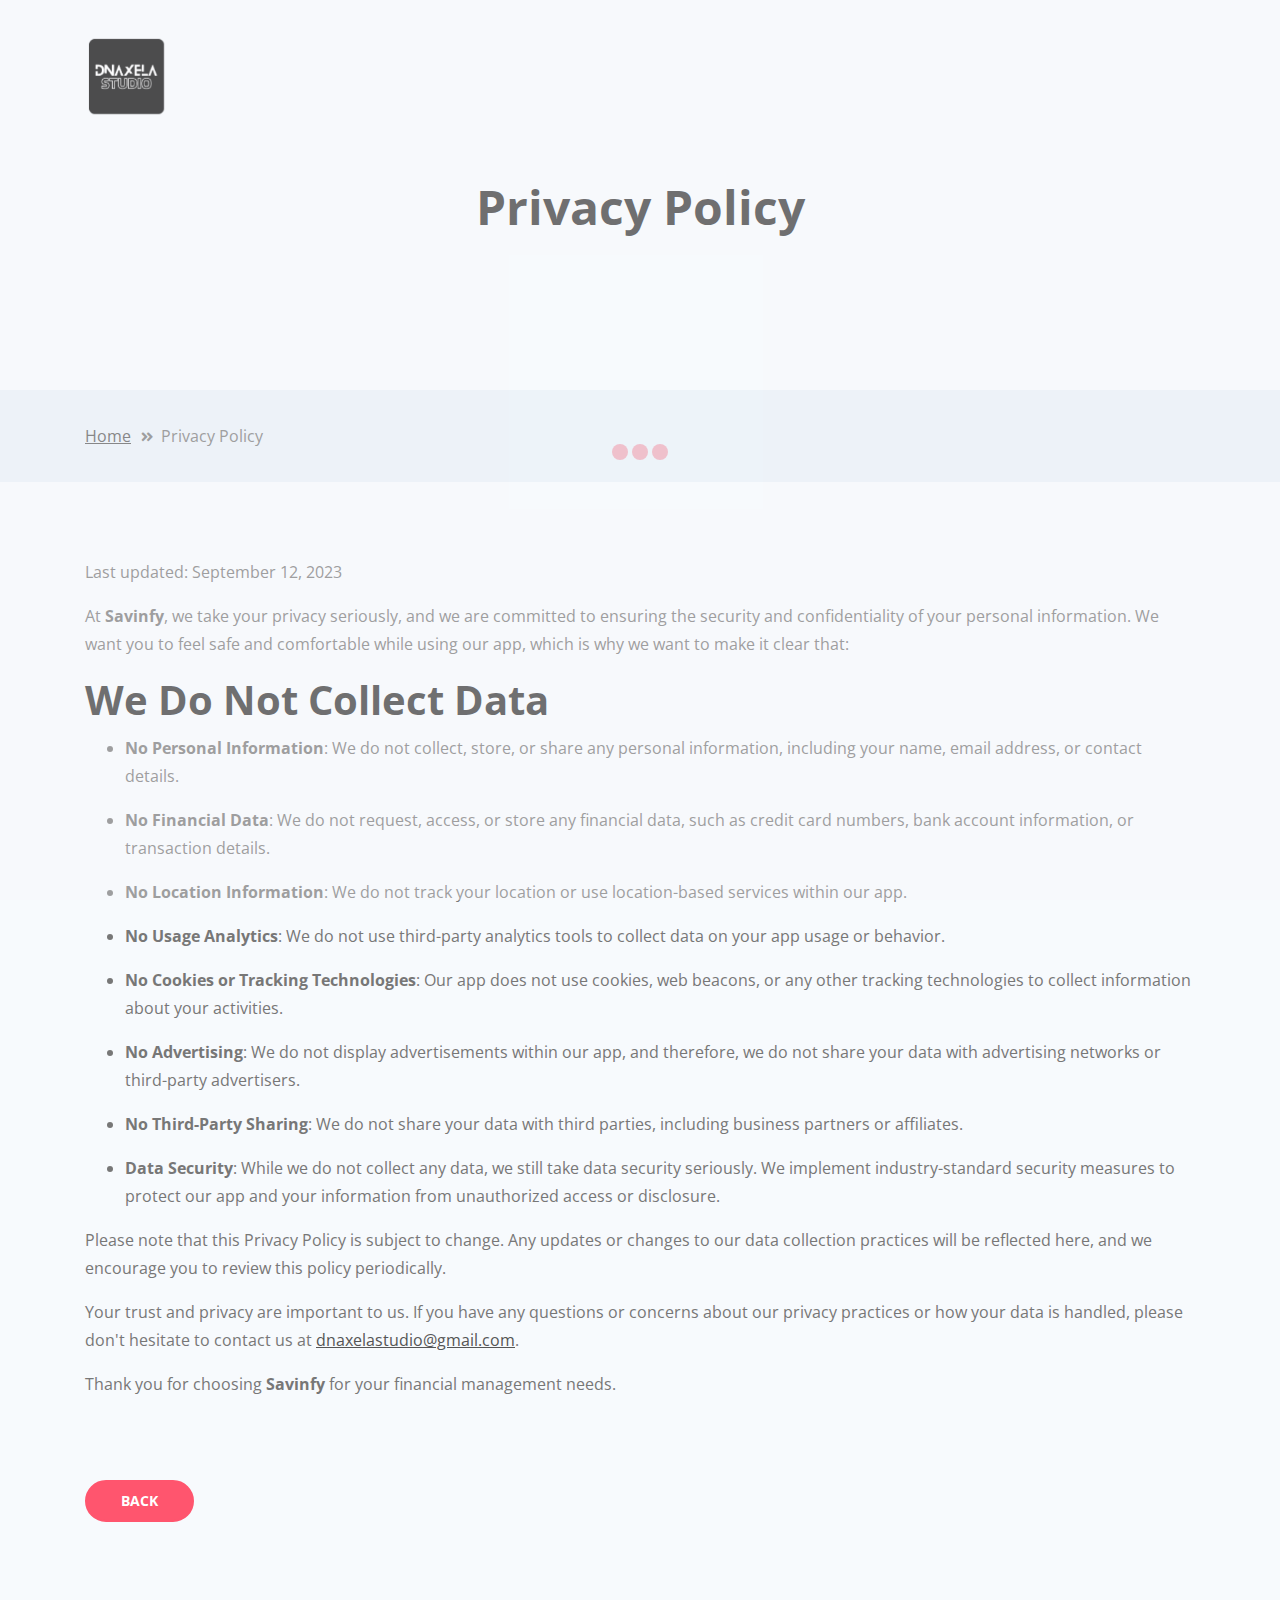
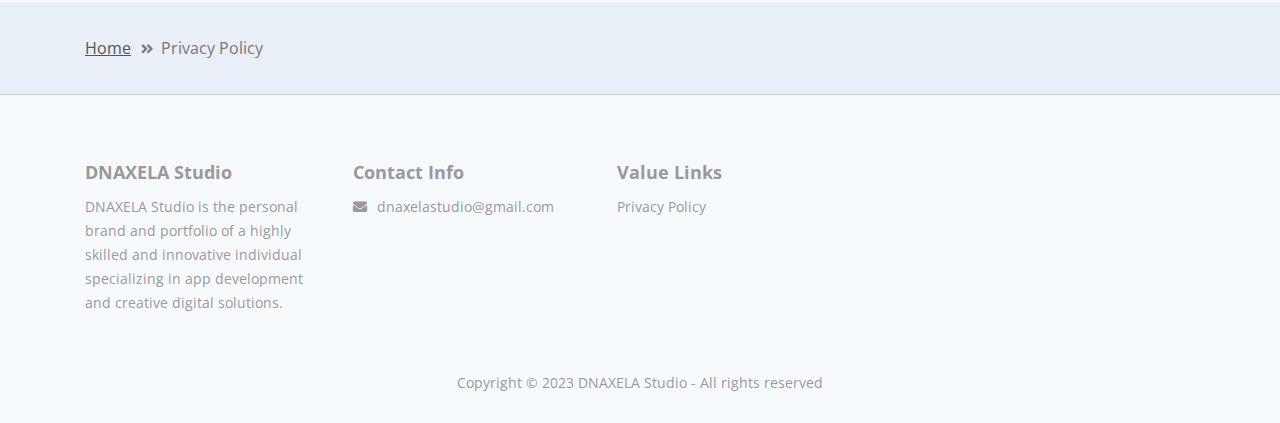
==== privacy-policy.html @ 2cbe8e39 "add privacy policy page, update footer web" ====
<!DOCTYPE html>
<html lang="en">
<head>
    <meta charset="utf-8">
    <meta name="viewport" content="width=device-width, initial-scale=1, shrink-to-fit=no">
    
    <!-- SEO Meta Tags -->
    <meta name="description" content="DNAXELA Studio is a dynamic and versatile company specializing in app development and creative digital solutions.">
    <meta name="author" content="DNAXELA Studio">

    <!-- OG Meta Tags to improve the way the post looks when you share the page on LinkedIn, Facebook, Google+ -->
	<meta property="og:site_name" content="" /> <!-- website name -->
	<meta property="og:site" content="" /> <!-- website link -->
	<meta property="og:title" content=""/> <!-- title shown in the actual shared post -->
	<meta property="og:description" content="" /> <!-- description shown in the actual shared post -->
	<meta property="og:image" content="" /> <!-- image link, make sure it's jpg -->
	<meta property="og:url" content="" /> <!-- where do you want your post to link to -->
	<meta property="og:type" content="article" />

    <!-- Webpage Title -->
    <title>Privacy Policy - Savinfy</title>
    
    <!-- Styles -->
    <link href="https://fonts.googleapis.com/css?family=Open+Sans:400,400i,700&display=swap&subset=latin-ext" rel="stylesheet">
    <link href="css/bootstrap.css" rel="stylesheet">
    <link href="css/fontawesome-all.css" rel="stylesheet">
    <link href="css/swiper.css" rel="stylesheet">
	<link href="css/magnific-popup.css" rel="stylesheet">
	<link href="css/styles.css" rel="stylesheet">
	
	<!-- Favicon  -->
    <link rel="icon" href="images/logo.png">
</head>
<body data-spy="scroll" data-target=".fixed-top">
    
    <!-- Preloader -->
	<div class="spinner-wrapper">
        <div class="spinner">
            <div class="bounce1"></div>
            <div class="bounce2"></div>
            <div class="bounce3"></div>
        </div>
    </div>
    <!-- end of preloader -->
    

    <!-- Navigation -->
    <nav class="navbar navbar-expand-lg navbar-dark navbar-custom fixed-top">
        <div class="container">
            <!-- Text Logo - Use this if you don't have a graphic logo -->
            <!-- <a class="navbar-brand logo-text page-scroll" href="index.html">Sync</a> -->

            <!-- Image Logo -->
            <a class="navbar-brand logo-image" href="index.html"><img src="images/logo.png" alt="alternative"></a> 
            
            <!-- Mobile Menu Toggle Button -->
            <button class="navbar-toggler" type="button" data-toggle="collapse" data-target="#navbarsExampleDefault" aria-controls="navbarsExampleDefault" aria-expanded="false" aria-label="Toggle navigation">
                <span class="navbar-toggler-awesome fas fa-bars"></span>
                <span class="navbar-toggler-awesome fas fa-times"></span>
            </button>
            <!-- end of mobile menu toggle button -->
        </div> <!-- end of container -->
    </nav> <!-- end of navbar -->
    <!-- end of navigation -->


    <!-- Header -->
    <header id="header" class="ex-header">
        <div class="container">
            <div class="row">
                <div class="col-md-12">
                    <h1>Privacy Policy</h1>
                </div> <!-- end of col -->
            </div> <!-- end of row -->
        </div> <!-- end of container -->
    </header> <!-- end of ex-header -->
    <!-- end of header -->


    <!-- Breadcrumbs -->
    <div class="ex-basic-1">
        <div class="container">
            <div class="row">
                <div class="col-lg-12">
                    <div class="breadcrumbs">
                        <a href="index.html">Home</a><i class="fa fa-angle-double-right"></i><span>Privacy Policy</span>
                    </div> <!-- end of breadcrumbs -->
                </div> <!-- end of col -->
            </div> <!-- end of row -->
        </div> <!-- end of container -->
    </div> <!-- end of ex-basic-1 -->
    <!-- end of breadcrumbs -->


    <!-- Privacy Content -->
    <div class="ex-basic-2">
        <div class="container">
            <div class="row">
                <div class="col-lg-12">
                    <div class="text-container">
                        <p>Last updated: September 12, 2023</p>
                        <p>At <strong>Savinfy</strong>, we take your privacy seriously, and we are committed to ensuring the security and confidentiality of your personal information. We want you to feel safe and comfortable while using our app, which is why we want to make it clear that:</p>
                        <h2>We Do Not Collect Data</h2>
                        <ul>
                            <li>
                                <p><strong>No Personal Information</strong>: We do not collect, store, or share any personal information, including your name, email address, or contact details.</p>
                            </li>
                            <li>
                                <p><strong>No Financial Data</strong>: We do not request, access, or store any financial data, such as credit card numbers, bank account information, or transaction details.</p>
                            </li>
                            <li>
                                <p><strong>No Location Information</strong>: We do not track your location or use location-based services within our app.</p>
                            </li>
                            <li>
                                <p><strong>No Usage Analytics</strong>: We do not use third-party analytics tools to collect data on your app usage or behavior.</p>
                            </li>
                            <li>
                                <p><strong>No Cookies or Tracking Technologies</strong>: Our app does not use cookies, web beacons, or any other tracking technologies to collect information about your activities.</p>
                            </li>
                            <li>
                                <p><strong>No Advertising</strong>: We do not display advertisements within our app, and therefore, we do not share your data with advertising networks or third-party advertisers.</p>
                            </li>
                            <li>                            
                                <p><strong>No Third-Party Sharing</strong>: We do not share your data with third parties, including business partners or affiliates.</p>
                            </li>
                            <li>
                                <p><strong>Data Security</strong>: While we do not collect any data, we still take data security seriously. We implement industry-standard security measures to protect our app and your information from unauthorized access or disclosure.</p>
                            </li>
                        </ul>
                        <p>Please note that this Privacy Policy is subject to change. Any updates or changes to our data collection practices will be reflected here, and we encourage you to review this policy periodically.</p>
                        <p>Your trust and privacy are important to us. If you have any questions or concerns about our privacy practices or how your data is handled, please don't hesitate to contact us at <a href="mailto:dnaxelastudio@gmail.com">dnaxelastudio@gmail.com</a>.</p>
                        <p>Thank you for choosing <strong>Savinfy</strong> for your financial management needs.</p>
                    </div> <!-- end of text-container-->
                    <a class="btn-solid-reg" href="index.html">BACK</a>
                </div> <!-- end of col-->
            </div> <!-- end of row -->
        </div> <!-- end of container -->
    </div> <!-- end of ex-basic-2 -->
    <!-- end of privacy content -->


    <!-- Breadcrumbs -->
    <div class="ex-basic-1">
        <div class="container">
            <div class="row">
                <div class="col-lg-12">
                    <div class="breadcrumbs">
                        <a href="index.html">Home</a><i class="fa fa-angle-double-right"></i><span>Privacy Policy</span>
                    </div> <!-- end of breadcrumbs -->
                </div> <!-- end of col -->
            </div> <!-- end of row -->
        </div> <!-- end of container -->
    </div> <!-- end of ex-basic-1 -->
    <!-- end of breadcrumbs -->

    
    <!-- Footer -->
    <div class="footer">
        <div class="container">
            <div class="row">
                <div class="col-lg-12">
                    <div class="footer-col first">
                        <h5>DNAXELA Studio</h5>
                        <p class="p-small">DNAXELA Studio is the personal brand and portfolio of a highly skilled and innovative individual specializing in app development and creative digital solutions.</p>
                    </div> <!-- end of footer-col -->
                    <div class="footer-col second">
                        <h5>Contact Info</h5>
                        <ul class="list-unstyled li-space-lg p-small">
                            <li class="media">
                                <i class="fas fa-envelope"></i>
                                <div class="media-body"><a href="mailto:dnaxelastudio@gmail.com">dnaxelastudio@gmail.com</a></div>
                            </li>
                        </ul>
                    </div> <!-- end of footer-col -->
                    <div class="footer-col third">
                        <h5>Value Links</h5>
                        <ul class="list-unstyled li-space-lg p-small">
                            <li><a href="privacy-policy.html">Privacy Policy</a></li>
                        </ul>
                    </div> <!-- end of footer-col -->
                </div> <!-- end of col -->
            </div> <!-- end of row -->
        </div> <!-- end of container -->
    </div> <!-- end of footer -->  
    <!-- end of footer -->


    <!-- Copyright -->
    <div class="copyright">
        <div class="container">
            <div class="row">
                <div class="col-lg-12">
                    <p class="p-small">Copyright © 2023 <a href="#">DNAXELA Studio</a> - All rights reserved</p>
                </div> <!-- end of col -->
            </div> <!-- enf of row -->
        </div> <!-- end of container -->
    </div> <!-- end of copyright --> 
    <!-- end of copyright -->
    
        
    <!-- Scripts -->
    <script src="js/jquery.min.js"></script> <!-- jQuery for Bootstrap's JavaScript plugins -->
    <script src="js/popper.min.js"></script> <!-- Popper tooltip library for Bootstrap -->
    <script src="js/bootstrap.min.js"></script> <!-- Bootstrap framework -->
    <script src="js/jquery.easing.min.js"></script> <!-- jQuery Easing for smooth scrolling between anchors -->
    <script src="js/swiper.min.js"></script> <!-- Swiper for image and text sliders -->
    <script src="js/jquery.magnific-popup.js"></script> <!-- Magnific Popup for lightboxes -->
    <script src="js/validator.min.js"></script> <!-- Validator.js - Bootstrap plugin that validates forms -->
    <script src="js/scripts.js"></script> <!-- Custom scripts -->
</body>
</html>
---- css/styles.css ----
/* Template: Sync - Free Mobile App Landing Page HTML Template
   Author: Inovatik
   Created: Dec 2019
   Description: Master CSS file
*/

/*****************************************
Table Of Contents:

01. General Styles
02. Preloader
03. Navigation
04. Header
05. Small Features
06. Description 1
07. Description 1 Details Lightbox
08. Description 2
09. Features
10. Screenshots
11. Testimonials
12. Statistics
13. Download
14. Footer
15. Copyright
16. Back To Top Button
17. Extra Pages
18. Media Queries
******************************************/

/*****************************************
Colors:
- Backgrounds - light gray #f7fafd
- Backgrounds - gray #e8eff6
- Buttons - red #ff556e
- Headings text, navbar links - black #333
- Body text - dark gray #777
******************************************/


/******************************/
/*     01. General Styles     */
/******************************/
body,
html {
    width: 100%;
	height: 100%;
}

body, p {
	color: #777; 
	font: 400 1rem/1.75rem "Open Sans", sans-serif;
}

.p-large {
	font: 400 1.125rem/1.875rem "Open Sans", sans-serif;
}

.p-small {
	font: 400 0.875rem/1.5rem "Open Sans", sans-serif;
}

.p-heading {
	margin-bottom: 4rem;
	text-align: center;
}

h1 {
	color: #333;
	font: 700 2.625rem/3.375rem "Open Sans", sans-serif;
}

h2 {
	color: #333;
	font: 700 2.125rem/2.75rem "Open Sans", sans-serif;
}

h3 {
	color: #333;
	font: 700 1.75rem/2.375rem "Open Sans", sans-serif;
}

h4 {
	color: #333;
	font: 700 1.25rem/1.75rem "Open Sans", sans-serif;
}

h5 {
	color: #333;
	font: 700 1.125rem/1.625rem "Open Sans", sans-serif;
}

h6 {
	color: #333;
	font: 700 1rem/1.5rem "Open Sans", sans-serif;
}

.testimonial-text {
	font-style: italic;
}

.testimonial-author {
	font-weight: 700;
	font-size: 1rem;
	line-height: 1.5rem;
}

.li-space-lg li {
	margin-bottom: 0.625rem;
}

a {
	color: #555;
	text-decoration: underline;
}

a:hover {
	color: #555;
	text-decoration: underline;
}

a.red {
	color: #ff556e;
}

.btn-solid-reg {
	display: inline-block;
	padding: 1.1875rem 2.125rem 1.1875rem 2.125rem;
	border: 0.125rem solid #ff556e;
	border-radius: 2rem;
	background-color: #ff556e;
	color: #fff;
	font: 700 0.875rem/0 "Open Sans", sans-serif;
	text-decoration: none;
	transition: all 0.2s;
}

.btn-solid-reg:hover {
	border: 0.125rem solid #ff556e;
	background-color: transparent;
	color: #ff556e;
	text-decoration: none;
}

.btn-solid-lg {
	display: inline-block;
	padding: 1.5rem 2.375rem 1.5rem 2.375rem;
	border: 0.125rem solid #ff556e;
	border-radius: 2rem;
	background-color: #ff556e;
	color: #fff;
	font: 700 0.875rem/0 "Open Sans", sans-serif;
	text-decoration: none;
	transition: all 0.2s;
}

.btn-solid-lg:hover {
	border: 0.125rem solid #ff556e;
	background-color: transparent;
	color: #ff556e;
	text-decoration: none;
}

.btn-solid-lg .fab {
	margin-right: 0.5rem;
	font-size: 1.25rem;
	line-height: 0;
	vertical-align: top;
}

.btn-solid-lg .fab.fa-google-play {
	font-size: 1rem;
}

.btn-outline-reg {
	display: inline-block;
	padding: 1.1875rem 2.125rem 1.1875rem 2.125rem;
	border: 0.125rem solid #333;
	border-radius: 2rem;
	background-color: transparent;
	color: #333;
	font: 700 0.875rem/0 "Open Sans", sans-serif;
	text-decoration: none;
	transition: all 0.2s;
}

.btn-outline-reg:hover {
	border: 0.125rem solid #333;
	background-color: #333;
	color: #fff;
	text-decoration: none;
}

.btn-outline-lg {
	display: inline-block;
	padding: 1.5rem 2.375rem 1.5rem 2.375rem;
	border: 0.125rem solid #333;
	border-radius: 2rem;
	background-color: transparent;
	color: #333;
	font: 700 0.875rem/0 "Open Sans", sans-serif;
	text-decoration: none;
	transition: all 0.2s;
}

.btn-outline-lg:hover {
	border: 0.125rem solid #333;
	background-color: #333;
	color: #fff;
	text-decoration: none;
}

.btn-outline-sm {
	display: inline-block;
	padding: 1rem 1.5rem 1rem 1.5rem;
	border: 0.125rem solid #333;
	border-radius: 2rem;
	background-color: transparent;
	color: #333;
	font: 700 0.875rem/0 "Open Sans", sans-serif;
	text-decoration: none;
	transition: all 0.2s;
}

.btn-outline-sm:hover {
	border: 0.125rem solid #333;
	background-color: #333;
	color: #fff;
	text-decoration: none;
}

.form-group {
	position: relative;
	margin-bottom: 1.25rem;
}

.form-group.has-error.has-danger {
	margin-bottom: 0.625rem;
}

.form-group.has-error.has-danger .help-block.with-errors ul {
	margin-top: 0.375rem;
}

.label-control {
	position: absolute;
	top: 0.87rem;
	left: 1.375rem;
	color: #777;
	opacity: 1;
	font: 400 0.875rem/1.375rem "Open Sans", sans-serif;
	cursor: text;
	transition: all 0.2s ease;
}

/* IE10+ hack to solve lower label text position compared to the rest of the browsers */
@media screen and (-ms-high-contrast: active), screen and (-ms-high-contrast: none) {  
	.label-control {
		top: 0.9375rem;
	}
}

.form-control-input:focus + .label-control,
.form-control-input.notEmpty + .label-control,
.form-control-textarea:focus + .label-control,
.form-control-textarea.notEmpty + .label-control {
	top: 0.125rem;
	opacity: 1;
	font-size: 0.75rem;
	font-weight: 700;
}

.form-control-input,
.form-control-select {
	display: block; /* needed for proper display of the label in Firefox, IE, Edge */
	width: 100%;
	padding-top: 1.0625rem;
	padding-bottom: 0.0625rem;
	padding-left: 1.3125rem;
	border: 1px solid #c4d8dc;
	border-radius: 0.25rem;
	background-color: #fff;
	color: #777;
	font: 400 0.875rem/1.875rem "Open Sans", sans-serif;
	transition: all 0.2s;
	-webkit-appearance: none; /* removes inner shadow on form inputs on ios safari */
}

.form-control-select {
	padding-top: 0.5rem;
	padding-bottom: 0.5rem;
	height: 3rem;
}

/* IE10+ hack to solve lower label text position compared to the rest of the browsers */
@media screen and (-ms-high-contrast: active), screen and (-ms-high-contrast: none) {  
	.form-control-input {
		padding-top: 1.25rem;
		padding-bottom: 0.75rem;
		line-height: 1.75rem;
	}

	.form-control-select {
		padding-top: 0.875rem;
		padding-bottom: 0.75rem;
		height: 3.125rem;
		line-height: 2.125rem;
	}
}

select {
    /* you should keep these first rules in place to maintain cross-browser behavior */
    -webkit-appearance: none;
	-moz-appearance: none;
	-ms-appearance: none;
    -o-appearance: none;
    appearance: none;
    background-image: url('../images/down-arrow.png');
    background-position: 96% 50%;
    background-repeat: no-repeat;
    outline: none;
}

select::-ms-expand {
    display: none; /* removes the ugly default down arrow on select form field in IE11 */
}

.form-control-textarea {
	display: block; /* used to eliminate a bottom gap difference between Chrome and IE/FF */
	width: 100%;
	height: 8rem; /* used instead of html rows to normalize height between Chrome and IE/FF */
	padding-top: 1.25rem;
	padding-left: 1.3125rem;
	border: 1px solid #c4d8dc;
	border-radius: 0.25rem;
	background-color: #fff;
	color: #777;
	font: 400 0.875rem/1.75rem "Open Sans", sans-serif;
	transition: all 0.2s;
}

.form-control-input:focus,
.form-control-select:focus,
.form-control-textarea:focus {
	border: 1px solid #a1a1a1;
	outline: none; /* Removes blue border on focus */
}

.form-control-input:hover,
.form-control-select:hover,
.form-control-textarea:hover {
	border: 1px solid #a1a1a1;
}

input[type='checkbox'] {
	vertical-align: -10%;
	margin-right: 0.5rem;
}

/* IE10+ hack to raise checkbox field position compared to the rest of the browsers */
@media screen and (-ms-high-contrast: active), screen and (-ms-high-contrast: none) {  
	input[type='checkbox'] {
		vertical-align: -9%;
	}
}

.form-control-submit-button {
	display: inline-block;
	width: 100%;
	height: 3.125rem;
	border: 0.125rem solid #ff556e;
	border-radius: 1.5rem;
	background-color: #ff556e;
	color: #fff;
	font: 700 0.875rem/0 "Open Sans", sans-serif;
	cursor: pointer;
	transition: all 0.2s;
}

.form-control-submit-button:hover {
	border: 0.125rem solid #ff556e;
	background-color: transparent;
	color: #ff556e;
}

/* Form Success And Error Message Formatting */
#pmsgSubmit.h3.text-center.tada.animated,
#pmsgSubmit.h3.text-center {
	display: block;
	margin-bottom: 0;
	color: #ff556e;
	font-weight: 400;
	font-size: 1.125rem;
	line-height: 1rem;
}

.help-block.with-errors .list-unstyled {
	font-size: 0.75rem;
	line-height: 1.125rem;
	text-align: left;
}

.help-block.with-errors ul {
	margin-bottom: 0;
}
/* end of form success and error message formatting */

/* Form Success And Error Message Animation - Animate.css */
@-webkit-keyframes tada {
	from {
		-webkit-transform: scale3d(1, 1, 1);
		-ms-transform: scale3d(1, 1, 1);
		transform: scale3d(1, 1, 1);
	}
	10%, 20% {
		-webkit-transform: scale3d(.9, .9, .9) rotate3d(0, 0, 1, -3deg);
		-ms-transform: scale3d(.9, .9, .9) rotate3d(0, 0, 1, -3deg);
		transform: scale3d(.9, .9, .9) rotate3d(0, 0, 1, -3deg);
	}
	30%, 50%, 70%, 90% {
		-webkit-transform: scale3d(1.1, 1.1, 1.1) rotate3d(0, 0, 1, 3deg);
		-ms-transform: scale3d(1.1, 1.1, 1.1) rotate3d(0, 0, 1, 3deg);
		transform: scale3d(1.1, 1.1, 1.1) rotate3d(0, 0, 1, 3deg);
	}
	40%, 60%, 80% {
		-webkit-transform: scale3d(1.1, 1.1, 1.1) rotate3d(0, 0, 1, -3deg);
		-ms-transform: scale3d(1.1, 1.1, 1.1) rotate3d(0, 0, 1, -3deg);
		transform: scale3d(1.1, 1.1, 1.1) rotate3d(0, 0, 1, -3deg);
	}
	to {
		-webkit-transform: scale3d(1, 1, 1);
		-ms-transform: scale3d(1, 1, 1);
		transform: scale3d(1, 1, 1);
	}
}

@keyframes tada {
	from {
		-webkit-transform: scale3d(1, 1, 1);
		-ms-transform: scale3d(1, 1, 1);
		transform: scale3d(1, 1, 1);
	}
	10%, 20% {
		-webkit-transform: scale3d(.9, .9, .9) rotate3d(0, 0, 1, -3deg);
		-ms-transform: scale3d(.9, .9, .9) rotate3d(0, 0, 1, -3deg);
		transform: scale3d(.9, .9, .9) rotate3d(0, 0, 1, -3deg);
	}
	30%, 50%, 70%, 90% {
		-webkit-transform: scale3d(1.1, 1.1, 1.1) rotate3d(0, 0, 1, 3deg);
		-ms-transform: scale3d(1.1, 1.1, 1.1) rotate3d(0, 0, 1, 3deg);
		transform: scale3d(1.1, 1.1, 1.1) rotate3d(0, 0, 1, 3deg);
	}
	40%, 60%, 80% {
		-webkit-transform: scale3d(1.1, 1.1, 1.1) rotate3d(0, 0, 1, -3deg);
		-ms-transform: scale3d(1.1, 1.1, 1.1) rotate3d(0, 0, 1, -3deg);
		transform: scale3d(1.1, 1.1, 1.1) rotate3d(0, 0, 1, -3deg);
	}
	to {
		-webkit-transform: scale3d(1, 1, 1);
		-ms-transform: scale3d(1, 1, 1);
		transform: scale3d(1, 1, 1);
	}
}

.tada {
	-webkit-animation-name: tada;
	animation-name: tada;
}

.animated {
	-webkit-animation-duration: 1s;
	animation-duration: 1s;
	-webkit-animation-fill-mode: both;
	animation-fill-mode: both;
}
/* end of form success and error message animation - Animate.css */

/* Fade-move Animation For Details Lightbox - Magnific Popup */
/* at start */
.my-mfp-slide-bottom .zoom-anim-dialog {
	opacity: 0;
	transition: all 0.2s ease-out;
	-webkit-transform: translateY(-1.25rem) perspective(37.5rem) rotateX(10deg);
	-ms-transform: translateY(-1.25rem) perspective(37.5rem) rotateX(10deg);
	transform: translateY(-1.25rem) perspective(37.5rem) rotateX(10deg);
}

/* animate in */
.my-mfp-slide-bottom.mfp-ready .zoom-anim-dialog {
	opacity: 1;
	-webkit-transform: translateY(0) perspective(37.5rem) rotateX(0); 
	-ms-transform: translateY(0) perspective(37.5rem) rotateX(0); 
	transform: translateY(0) perspective(37.5rem) rotateX(0); 
}

/* animate out */
.my-mfp-slide-bottom.mfp-removing .zoom-anim-dialog {
	opacity: 0;
	-webkit-transform: translateY(-0.625rem) perspective(37.5rem) rotateX(10deg); 
	-ms-transform: translateY(-0.625rem) perspective(37.5rem) rotateX(10deg); 
	transform: translateY(-0.625rem) perspective(37.5rem) rotateX(10deg); 
}

/* dark overlay, start state */
.my-mfp-slide-bottom.mfp-bg {
	opacity: 0;
	transition: opacity 0.2s ease-out;
}

/* animate in */
.my-mfp-slide-bottom.mfp-ready.mfp-bg {
	opacity: 0.8;
}
/* animate out */
.my-mfp-slide-bottom.mfp-removing.mfp-bg {
	opacity: 0;
}
/* end of fade-move animation for details lightbox - magnific popup */

/* Fade Animation For Image Lightbox - Magnific Popup */
@-webkit-keyframes fadeIn {
	from {
		opacity: 0;
	}
	to {
		opacity: 1;
	}
}

@keyframes fadeIn {
	from {
		opacity: 0;
	}
	to {
		opacity: 1;
	}
}

.fadeIn {
	-webkit-animation: fadeIn 0.6s;
	animation: fadeIn 0.6s;
}

@-webkit-keyframes fadeOut {
	from {
		opacity: 1;
	}
	to {
		opacity: 0;
	}
}

@keyframes fadeOut {
	from {
		opacity: 1;
	}
	to {
		opacity: 0;
	}
}

.fadeOut {
	-webkit-animation: fadeOut 0.8s;
	animation: fadeOut 0.8s;
}
/* end of fade animation for details lightbox - magnific popup */


/*************************/
/*     02. Preloader     */
/*************************/
.spinner-wrapper {
	position: fixed;
	z-index: 999999;
	top: 0;
	right: 0;
	bottom: 0;
	left: 0;
	background: #f7fafd;
}

.spinner {
	position: absolute;
	top: 50%; /* centers the loading animation vertically one the screen */
	left: 50%; /* centers the loading animation horizontally one the screen */
	width: 3.75rem;
	height: 1.25rem;
	margin: -0.625rem 0 0 -1.875rem; /* is width and height divided by two */ 
	text-align: center;
}

.spinner > div {
	display: inline-block;
	width: 1rem;
	height: 1rem;
	border-radius: 100%;
	background-color: #ff556e;
	-webkit-animation: sk-bouncedelay 1.4s infinite ease-in-out both;
	animation: sk-bouncedelay 1.4s infinite ease-in-out both;
}

.spinner .bounce1 {
	-webkit-animation-delay: -0.32s;
	animation-delay: -0.32s;
}

.spinner .bounce2 {
	-webkit-animation-delay: -0.16s;
	animation-delay: -0.16s;
}

@-webkit-keyframes sk-bouncedelay {
	0%, 80%, 100% { -webkit-transform: scale(0); }
	40% { -webkit-transform: scale(1.0); }
}

@keyframes sk-bouncedelay {
	0%, 80%, 100% { 
		-webkit-transform: scale(0);
		-ms-transform: scale(0);
		transform: scale(0);
	} 40% { 
		-webkit-transform: scale(1.0);
		-ms-transform: scale(1.0);
		transform: scale(1.0);
	}
}


/**************************/
/*     03. Navigation     */
/**************************/
.navbar-custom {
	background-color: #f7fafd;
	box-shadow: 0 0.0625rem 0.375rem 0 rgba(0, 0, 0, 0.1);
	font: 700 0.875rem/0.875rem "Open Sans", sans-serif;
	transition: all 0.2s;
}

.navbar-custom .navbar-brand.logo-image img {
    /*width: 6.6875rem;
	height: 2.25rem;*/
	width: 75px;
	height: 75px;
}

.navbar-custom .navbar-brand.logo-text {
	font: 700 2rem/1rem "Open Sans", sans-serif;
	color: #333;
	text-decoration: none;
}

.navbar-custom .navbar-nav {
	margin-top: 0.75rem;
	margin-bottom: 0.5rem;
}

.navbar-custom .nav-item .nav-link {
	padding: 0.625rem 0.75rem;
	color: #333;
	text-decoration: none;
	transition: all 0.2s ease;
}

.navbar-custom .nav-item .nav-link:hover,
.navbar-custom .nav-item .nav-link.active {
	color: #ff556e;
}

/* Dropdown Menu */
.navbar-custom .dropdown:hover > .dropdown-menu {
	display: block; /* this makes the dropdown menu stay open while hovering it */
	min-width: auto;
	animation: fadeDropdown 0.2s; /* required for the fade animation */
}

@keyframes fadeDropdown {
    0% {
        opacity: 0;
    }

    100% {
        opacity: 1;
    }
}

.navbar-custom .dropdown-toggle {
	cursor: default;
}

.navbar-custom .dropdown-toggle:focus { /* removes dropdown outline on focus */
	outline: 0;
}

.navbar-custom .dropdown-menu {
	margin-top: 0;
	border: none;
	border-radius: 0.25rem;
	background-color: #f7fafd;
}

.navbar-custom .dropdown-item {
	color: #333;
	text-decoration: none;
}

.navbar-custom .dropdown-item:hover {
	background-color: #f7fafd;
}

.navbar-custom .dropdown-item .item-text {
	font: 700 0.875rem/0.875rem "Open Sans", sans-serif;
}

.navbar-custom .dropdown-item:hover .item-text {
	color: #ff556e;
}

.navbar-custom .dropdown-divider {
	width: 100%;
	height: 1px;
	margin: 0.75rem auto 0.725rem auto;
	border: none;
	background-color: #c4d8dc;
	opacity: 0.2;
}
/* end of dropdown menu */

.navbar-custom .nav-item .btn-outline-sm {
	margin-top: 0.125rem;
	margin-bottom: 1.375rem;
	margin-left: 0.5rem;
	border: 0.125rem solid #ff556e;
	color: #ff556e;
}

.navbar-custom .nav-item .btn-outline-sm:hover {
	border: 0.125rem solid #ff556e;
	background-color: #ff556e;
	color: #fff;
}

.navbar-custom .navbar-toggler {
	padding: 0;
	border: none;
	color: #333;
	font-size: 2rem;
}

.navbar-custom button[aria-expanded='false'] .navbar-toggler-awesome.fas.fa-times{
	display: none;
}

.navbar-custom button[aria-expanded='false'] .navbar-toggler-awesome.fas.fa-bars{
	display: inline-block;
}

.navbar-custom button[aria-expanded='true'] .navbar-toggler-awesome.fas.fa-bars{
	display: none;
}

.navbar-custom button[aria-expanded='true'] .navbar-toggler-awesome.fas.fa-times{
	display: inline-block;
	margin-right: 0.125rem;
}


/*********************/
/*    04. Header     */
/*********************/
.header {
	position: relative;
	overflow: hidden;
	padding-top: 8rem;
	padding-bottom: 3rem;
	background-color: #f7fafd;
	text-align: center;
}

.header .text-container {
	margin-bottom: 3rem;
}

.header h1 {
	margin-bottom: 1rem;
}

.header .p-heading {
	margin-bottom: 2rem;
}

.header .btn-solid-lg {
	margin-right: 0.5rem;
	margin-bottom: 1.125rem;
	margin-left: 0.5rem;
}

.header .deco-white-circle-1,
.header .deco-white-circle-2,
.header .deco-blue-circle,
.header .deco-yellow-circle,
.header .deco-green-diamond {
	display: none;
}

.header .img-fluid {
	width: 300px;
	height: 300px;
}


/******************************/
/*     05. Small Features     */
/******************************/
.cards-1 {
	padding-top: 1rem;
	padding-bottom: 2rem;
	background-color: #f7fafd;
	text-align: center;
}

.cards-1 .card {
	max-width: 11rem;
	margin-right: auto;
	margin-bottom: 3rem;
	margin-left: auto;
	padding: 0;
	border: none;
	background-color: transparent;
}

.cards-1 .card-image {
	width: 7.5rem;
	height: 7.5rem;
	margin-right: auto;
	margin-bottom: 1.5rem;
	margin-left: auto;
	border-radius: 50%;
	background-color: #ebe7fa;
}

.cards-1 .card-image .fas {
	color: #aa7eec;
	font-size: 3.25rem;
	line-height: 7.5rem;
}

.cards-1 .card-image.green {
	background-color: #daf4ef;
}

.cards-1 .card-image.green .fas {
	color: #19ca94;
}

.cards-1 .card-image.red {
	background-color: #f8e5ea;
}

.cards-1 .card-image.red .fas {
	color: #ff556e;
}

.cards-1 .card-image.yellow {
	background-color: #f8f1de;
}

.cards-1 .card-image.yellow .fas {
	color: #ffb30f;
}

.cards-1 .card-image.blue {
	background-color: #e1f2fa;
}

.cards-1 .card-image.blue .fas {
	color: #50b9e8;
}

.cards-1 .card-body {
	padding: 0;
}

.cards-1 .card-title {
	margin-bottom: 0.5rem;
}


/*****************************/
/*     06. Description 1     */
/*****************************/
.basic-1 {
	padding-top: 3rem;
	padding-bottom: 8rem;
	background-color: #f7fafd;
}

.basic-1 .image-container {
	margin-bottom: 5rem;
}

.basic-1 h2 {
	margin-bottom: 1.5rem;
}

.basic-1 .list-unstyled {
	margin-bottom: 1.75rem;
}

.basic-1 .list-unstyled .fas {
	color: #777;
	font-size: 0.5rem;
	line-height: 1.75rem;
}

.basic-1 .list-unstyled .media-body {
	margin-left: 0.5rem;
}


/**********************************************/
/*     07. Description 1 Details Lightbox     */
/**********************************************/
.lightbox-basic {
	position: relative;
	max-width: 71.875rem;
	margin: 2.5rem auto;
	padding: 3rem 1rem;
	background-color: #fff;
	text-align: left;
}

.lightbox-basic .image-container {
	margin-bottom: 3rem;
	text-align: center;
}

.lightbox-basic h3 {
	margin-bottom: 0.5rem;
}

.lightbox-basic hr {
	width: 2.75rem;
	margin-top: 0.125rem;
	margin-bottom: 1rem;
	margin-left: 0;
	border-top: 0.125rem solid #e0e0e0;
}

.lightbox-basic h4 {
	margin-top: 1.75rem;
	margin-bottom: 0.625rem;
}

.lightbox-basic .list-unstyled {
	margin-bottom: 1.5rem;
}

.lightbox-basic .list-unstyled .far {
	color: #19ca94;
	font-size: 1.125rem;
	line-height: 1.75rem;
}

.lightbox-basic .list-unstyled .media-body {
	margin-left: 0.625rem;
}

.lightbox-basic .list-unstyled {
	margin-bottom: 1.5rem;
}

/* Action Button */
.lightbox-basic .btn-solid-reg.mfp-close {
	position: relative;
	width: auto;
	height: auto;
	color: #fff;
	opacity: 1;
}

.lightbox-basic .btn-solid-reg.mfp-close:hover {
	color: #ff556e;
}
/* end of action Button */

/* Back Button */
.lightbox-basic .btn-outline-reg.mfp-close.as-button {
	position: relative;
	display: inline-block;
	width: auto;
	height: auto;
	margin-left: 0.375rem;
	padding: 1.25rem 2.25rem 1.25rem 2.25rem;
	border: 0.125rem solid #333;
	color: #333;
	opacity: 1;
}

.lightbox-basic .btn-outline-reg.mfp-close.as-button:hover {
	color: #fff;
}
/* end of back button */

/* Close X Button */
.lightbox-basic button.mfp-close.x-button {
	position: absolute;
	top: -0.125rem;
	right: -0.125rem;
	width: 2.75rem;
	height: 2.75rem;
	color: #555;
}
/* end of close x button */


/****************************/
/*     08. Description 2    */
/****************************/
.tabs {
	padding-top: 8rem;
	padding-bottom: 8rem;
	background-color: #e8eff6;
}

.tabs .tabs-container {
	margin-bottom: 5rem;
}

.tabs .nav-tabs {
	margin-bottom: 1.125rem;
	border: none;
}

.tabs .nav-item {
	width: 100%;
	margin-bottom: 0.75rem;
	text-align: center;
}

.tabs .nav-link {
	padding: 0.5rem 1.5rem;
	border-radius: 0;
	background-color: #f7fafd;
	color: #777;
	font-weight: 700;
	font-size: 1.125rem;
	text-decoration: none;
	transition: all 0.2s ease;
}

.tabs .nav-link.active {
	background-color: #9a67e7;
	color: #fff;
}

.tabs .nav-link:hover {
	background-color: #9a67e7;
	color: #fff;
}

.tabs .nav-link .fas,
.tabs .nav-link .far {
	margin-right: 0.375rem;
}

.tabs .li-space-lg li {
	margin-bottom: 0.875rem;
}

.tabs .list-unstyled .fas,
.tabs .list-unstyled .far {
	color: #19ca94;
	font-size: 1.125rem;
	line-height: 1.75rem;
}

.tabs .list-unstyled .media-body {
	margin-left: 0.625rem;
}

.tabs #tab-1 .list-unstyled {
	margin-bottom: 1.5rem;
}

.tabs #tab-1 .btn-solid-reg {
	margin-right: 0.5rem;
}


/************************/
/*     09. Features     */
/************************/
.basic-2 {
	padding-top: 7rem;
	padding-bottom: 5rem;
	background-color: #f7fafd;
}

.basic-2 h2 {
	margin-bottom: 0.875rem;
	text-align: center;
}

.basic-2 .li-space-lg li {
	margin-bottom: 1.375rem;
}

.basic-2 .li-space-lg.first li:last-of-type  {
	margin-bottom: 4rem;
}

.basic-2 .fa-stack {
	width: 2em;
	margin-right: 0.625rem;
	font-size: 1.25rem;
}

.basic-2 .fa-stack-2x {
	color: #aa7eec;
}

.basic-2 .fa-stack-2x.green {
	color: #19ca94;
}

.basic-2 .fa-stack-2x.red {
	color: #ff556e;
}

.basic-2 .fa-stack-2x.yellow {
	color: #ffb30f;
}

.basic-2 .fa-stack-2x.blue {
	color: #50b9e8;
}

.basic-2 .fa-stack-1x {
	color: #fff;
}

.basic-2 .media-body h4 {
	margin-bottom: 0.25rem;
}

.basic-2 img {
	display: block;
	width: 100%;
	max-width: 20rem;
	margin-right: auto;
	margin-bottom: 5rem;
	margin-left: auto;
}


/***************************/
/*     10. Screenshots     */
/***************************/
.slider {
	padding-top: 8rem;
	padding-bottom: 8rem;
	background-color: #e8eff6;
}

.slider .slider-container {
	position: relative;
}

.slider .swiper-container {
	position: static;
	width: 90%;
	text-align: center;
}

.slider .swiper-button-prev,
.slider .swiper-button-next {
	top: 50%;
	width: 1.125rem;
}

.slider .swiper-button-prev:focus,
.slider .swiper-button-next:focus {
	/* even if you can't see it chrome you can see it on mobile device */
	outline: none;
}

.slider .swiper-button-prev {
	left: -0.5rem;
	background-image: url("data:image/svg+xml;charset=utf-8,%3Csvg%20xmlns%3D'http%3A%2F%2Fwww.w3.org%2F2000%2Fsvg'%20viewBox%3D'0%200%2028%2044'%3E%3Cpath%20d%3D'M0%2C22L22%2C0l2.1%2C2.1L4.2%2C22l19.9%2C19.9L22%2C44L0%2C22L0%2C22L0%2C22z'%20fill%3D'%23777777'%2F%3E%3C%2Fsvg%3E");
	background-size: 1.125rem 1.75rem;
}

.slider .swiper-button-next {
	right: -0.5rem;
	background-image: url("data:image/svg+xml;charset=utf-8,%3Csvg%20xmlns%3D'http%3A%2F%2Fwww.w3.org%2F2000%2Fsvg'%20viewBox%3D'0%200%2028%2044'%3E%3Cpath%20d%3D'M27%2C22L27%2C22L5%2C44l-2.1-2.1L22.8%2C22L2.9%2C2.1L5%2C0L27%2C22L27%2C22z'%20fill%3D'%23777777'%2F%3E%3C%2Fsvg%3E");
	background-size: 1.125rem 1.75rem;
}


/****************************/
/*     11. Testimonials     */
/****************************/
.cards-2 {
	padding-top: 7rem;
	padding-bottom: 3rem;
	background-color: #f7fafd;
	text-align: center;
}

.cards-2 h2 {
	margin-bottom: 3.25rem;
}

.cards-2 .card {
	max-width: 22rem;
	margin-right: auto;
	margin-bottom: 4.75rem;
	margin-left: auto;
	border: 0;
	background-color: transparent;
}

.cards-2 .fa-star {
	margin-right: 0.25rem;
	color: #ffb30f;
	font-size: 1.375rem;
}

.cards-2 .testimonial-line {
	width: 3rem;
	margin-bottom: 1rem;
	border-top: 0.125rem solid #e0e0e0;
}

.cards-2 .card-body {
	padding: 0;
}

.cards-2 .testimonial-text {
	margin-bottom: 0.625rem;
}

.cards-2 .testimonial-author {
	color: #333;
}

.cards-2 .image-container {
	margin-bottom: 5.25rem;
	padding: 2.5rem 2rem 0 2rem;
	border-radius: 0.5rem;
	background-color: #fff;
}

.cards-2 .image-container img {
	margin-right: 1rem;
	margin-bottom: 2.5rem;
	margin-left: 1rem;
}


/**************************/
/*     12. Statistics     */
/**************************/
.counter {
	padding-top: 8rem;
	padding-bottom: 5rem;
	background-color: #e8eff6;
	text-align: center;
}

.counter #counter {
	margin-bottom: 0.75rem;
}

.counter #counter .cell {
	display: inline-block;
	width: 6.25rem;
	margin-right: 1.5rem;
	margin-bottom: 2rem;
	margin-left: 1.5rem;
	vertical-align: top;
}

.counter #counter .fas {
	margin-bottom: 0.875rem;
	font-size: 2.5rem;
	color: #aa7eec;
}

.counter #counter .fas.green {
	color: #19ca94;
}

.counter #counter .fas.red {
	color: #ff556e;
}

.counter #counter .fas.yellow {
	color: #ffb30f;
}

.counter #counter .fas.blue {
	color: #50b9e8;
}

.counter #counter .counter-value {
	color: #333;
	font-weight: 700;
	font-size: 3.5rem;
	line-height: 4.25rem;
	vertical-align: middle;
}

.counter #counter .counter-info {
	margin-bottom: 0;
	vertical-align: middle;
}


/************************/
/*     13. Download     */
/************************/
.basic-3 {
	position: relative;
	overflow: hidden;
	padding-top: 8rem;
	padding-bottom: 8rem;
	background-color: #f7fafd;
	text-align: center;
}

.basic-3 .image-container {
	margin-bottom: 2rem;
}

.basic-3 .p-large {
	margin-bottom: 1.75rem;
}

.basic-3 .btn-solid-lg {
	margin-right: 0.5rem;
	margin-bottom: 1.125rem;
	margin-left: 0.5rem;
}

.basic-3 .deco-white-circle-1,
.basic-3 .deco-white-circle-2,
.basic-3 .deco-blue-circle,
.basic-3 .deco-yellow-circle,
.basic-3 .deco-green-diamond {
	display: none;
}



/**********************/
/*     14. Footer     */
/**********************/
.footer {
	padding-top: 4rem;
	padding-bottom: 1rem;
	border-top: 1px solid #c8d4d6;
	background-color: #f7fafd;
}

.footer p,
.footer h5,
.footer ul,
.footer a {
	color: #999;
}

.footer a {
	text-decoration: none;
}

.footer .footer-col {
	display: inline-block;
	width: 14.5rem;
    margin-right: 1rem;
	margin-bottom: 1.5rem;
    vertical-align: top;
}

.footer h5 {
	margin-bottom: 0.625rem;
}

.footer .li-space-lg li {
	margin-bottom: 0.375rem;
}

.footer .list-unstyled .fab,
.footer .list-unstyled .fas {
	width: 0.875rem;
	font-size: 0.875rem;
	line-height: 1.5rem;
}

.footer .list-unstyled .media-body {
	margin-left: 0.625rem;
}

.footer .fa-stack {
	width: 2em;
	margin-bottom: 0.75rem;
	margin-right: 0.375rem;
	font-size: 1.25rem;
}

.footer .fa-stack .fa-stack-1x {
    color: #fff;
	transition: all 0.2s ease;
}

.footer .fa-stack .fa-stack-2x {
	color: #999;
	transition: all 0.2s ease;
}

.footer .fa-stack:hover .fa-stack-1x {
	color: #fff;
}

.footer .fa-stack:hover .fa-stack-2x {
    color: #555;
}


/*************************/
/*     15. Copyright     */
/*************************/
.copyright {
	padding-bottom: 0.75rem;
	background-color: #f7fafd;
	text-align: center;
}

.copyright p,
.copyright a {
	color: #999;
}

.copyright a {
	text-decoration: none;
}


/**********************************/
/*     16. Back To Top Button     */
/**********************************/
a.back-to-top {
	position: fixed;
	z-index: 999;
	right: 0.75rem;
	bottom: 0.75rem;
	display: none;
	width: 2.625rem;
	height: 2.625rem;
	border-radius: 1.875rem;
	background: #333 url("../images/up-arrow.png") no-repeat center 47%;
	background-size: 1.125rem 1.125rem;
	text-indent: -9999px;
}

a:hover.back-to-top {
	background-color: #555; 
}


/***************************/
/*     17. Extra Pages     */
/***************************/
.ex-header {
	padding-top: 8rem;
	padding-bottom: 5rem;
	background-color: #f7fafd;
	text-align: center;
}

.ex-basic-1 {
	padding-top: 2rem;
	padding-bottom: 0.875rem;
	background-color: #e8eff6;
}

.ex-basic-1 .breadcrumbs {
	margin-bottom: 1.125rem;
}

.ex-basic-1 .breadcrumbs .fa {
	margin-right: 0.5rem;
	margin-left: 0.625rem;
	font-size: 0.875rem;
}

.ex-basic-2 {
	padding-top: 4.75rem;
	padding-bottom: 4rem;
	background-color: #f7fafd;
}

.ex-basic-2 h3 {
	margin-bottom: 1rem;
}

.ex-basic-2 .text-container {
	margin-bottom: 3.625rem;
}

.ex-basic-2 .text-container.last {
	margin-bottom: 0;
}

.ex-basic-2 .text-container.dark {
	padding: 1.625rem 1.5rem 0.75rem 2rem;
	background-color: #e8eff6;
}

.ex-basic-2 .image-container-large {
	margin-bottom: 4rem;
}

.ex-basic-2 .image-container-large img {
	border-radius: 0.375rem;
}

.ex-basic-2 .image-container-small img {
	border-radius: 0.375rem;
}

.ex-basic-2 .list-unstyled .fas {
	color: #777;
	font-size: 0.5rem;
	line-height: 1.75rem;
}

.ex-basic-2 .list-unstyled .media-body {
	margin-left: 0.625rem;
}

.ex-basic-2 .form-container {
	margin-top: 3rem;
}

.ex-basic-2 .btn-solid-reg {
	margin-top: 1.5rem;
}


/*****************************/
/*     18. Media Queries     */
/*****************************/	
/* Min-width 768px */
@media (min-width: 768px) {
	
	/* Header */
	.header .text-container {
		margin-bottom: 6rem;
	}

	.header .btn-solid-lg {
		margin-bottom: 0;
		margin-left: 0;
	}
	/* end of header */


	/* Small Features */
	.cards-1 .card {
		display: inline-block;
		margin-right: 1rem;
		margin-left: 1rem;
		width: 11rem;
		max-width: 100%;
		vertical-align: top;
	}
	/* end of small features */


	/* Description 2 */
	.tabs .nav-item {
		width: auto;
		margin-right: 0.625rem;
	}
	/* end of description 2 */


	/* Screenshots */
	.slider .swiper-button-prev {
		left: -0.625rem;
	}
	
	.slider .swiper-button-next {
		right: -0.625rem;
	}
	/* end of screenshots */


	/* Download */
	.basic-3 .btn-solid-lg {
		margin-bottom: 0;
		margin-left: 0;
	}
	/* end of download */


	/* Extra Pages */
	.ex-header {
		padding-top: 11rem;
		padding-bottom: 9rem;
	}

	.ex-basic-2 .text-container.dark {
		padding: 2.5rem 3rem 2rem 3rem;
	}

	.ex-basic-2 .form-container {
		margin-top: 0;
	}
	/* end of extra pages */
}
/* end of min-width 768px */


/* Min-width 992px */
@media (min-width: 992px) {
	
	/* General Styles */
	.p-heading {
		width: 80%;
		margin-right: auto;
		margin-left: auto;
	}

	h1 {
		font-size: 3rem;
		line-height: 3.875rem;
	}
	
	h2 {
		font-size: 2.5rem;
		line-height: 3.25rem;
	}
	/* end of general styles */


	/* Navigation */
	.navbar-custom {
		padding: 2.125rem 1.5rem 2.125rem 2rem;
        background: transparent;
		box-shadow: none;
	}
	
	.navbar-custom .navbar-nav {
		margin-top: 0;
		margin-bottom: 0;
	}

	.navbar-custom .nav-item .nav-link {
		padding: 0.25rem 0.75rem;
	}
	
	.navbar-custom.top-nav-collapse {
        padding: 0.5rem 1.5rem 0.5rem 2rem;
		background-color: #f7fafd;
		box-shadow: 0 0.0625rem 0.375rem 0 rgba(0, 0, 0, 0.1);
	}

	.navbar-custom.top-nav-collapse .nav-item .nav-link {
		color: #333;
	}

	.navbar-custom.top-nav-collapse .nav-item .nav-link:hover,
	.navbar-custom.top-nav-collapse .nav-item .nav-link.active {
		color: #ff556e;
	}

	.navbar-custom .dropdown-menu {
		padding-top: 1rem;
		padding-bottom: 1rem;
		border-top: 0.75rem solid rgba(0, 0, 0, 0);
		border-radius: 0.25rem;
		box-shadow: 0 0.375rem 0.375rem 0 rgba(0, 0, 0, 0.1);
	}

	.navbar-custom.top-nav-collapse .dropdown-menu {
		border-top: 0.75rem solid rgba(0, 0, 0, 0);
		box-shadow: 0 0.375rem 0.375rem 0 rgba(0, 0, 0, 0.1);
	}

	.navbar-custom .dropdown-item {
		padding-top: 0.25rem;
		padding-bottom: 0.25rem;
	}

	.navbar-custom .dropdown-divider {
		width: 84%;
	}

	.navbar-custom .nav-item .btn-outline-sm {
		margin-top: 0;
		margin-bottom: 0;
		margin-left: 0.625rem;
	}
	/* end of navigation */


	/* Header */
	.header {
		padding-top: 12rem;
	}

	.header h1 {
		font-size: 4rem;
		line-height: 4.875rem;
		letter-spacing: -1px;
	}

	.header .deco-white-circle-1 {
		position: absolute;
		top: 26rem;
		left: -12rem;
		display: block;
		width: 22rem;
		height: 22rem;
	}

	.header .deco-white-circle-2 {
		position: absolute;
		top: 19rem;
		right: -12rem;
		display: block;
		width: 20rem;
		height: 20rem;
	}

	.header .deco-blue-circle {
		position: absolute;
		top: 28rem;
		left: 5rem;
		display: block;
		width: 5rem;
		height: 5rem;
	}

	.header .deco-yellow-circle {
		position: absolute;
		top: 9rem;
		right: 7rem;
		display: block;
		width: 1.5rem;
		height: 1.5rem;
	}

	.header .deco-green-diamond {
		position: absolute;
		top: 9rem;
		left: 4rem;
		display: block;
		width: 1rem;
		height: 1rem;
	}
	/* end of header */


	/* Description 1 */
	.basic-1 .image-container {
		margin-bottom: 0;
	}
	/* end of description 1 */


	/* Description 1 Details Lightbox */
	.lightbox-basic {
		padding: 3rem 3rem;
	}

	.lightbox-basic .image-container {
		margin-bottom: 0;
		text-align: left;
	}
	/* end of description 1 details lightbox */


	/* Description 2 */
	.tabs .tabs-container {
		margin-bottom: 0;
	}
	/* end of description 2 */


	/* Features */
	.basic-2 {
		padding-bottom: 8rem;
	}

	.basic-2 .list-unstyled {
		margin-top: 2.5rem;
	}

	.basic-2 .li-space-lg li {
		margin-bottom: 1.875rem;
	}

	.basic-2 .li-space-lg.first li:last-of-type  {
		margin-bottom: 1.875rem;
	}
	
	.basic-2 .fa-stack {
		margin-right: 1rem;
		font-size: 2.25rem;
	}

	.basic-2 .fa-stack .fa-stack-1x {
		font-size: 1.75rem;
	}

	.basic-2 .first .fa-stack {
		position: absolute;
		right: 0;
	}

	.basic-2 .first .media-body {
		max-width: 12.625rem;
		text-align: right;
	}

	.basic-2 img {
		max-width: 100%;
		margin-bottom: 0;
	}
	/* end of features */

	
	/* Screenshots */
	.slider .swiper-button-prev {
		left: 0;
	}
	
	.slider .swiper-button-next {
		right: 0;
	}
	/* end of screenshots */


	/* Testimonials */
	.cards-2 .card {
		display: inline-block;
		width: 18.125rem;
		max-width: 100%;
		margin-right: 0.5rem;
		margin-left: 0.5rem;
		vertical-align: top;
	}

	.cards-2 .card:first-of-type {
		margin-left: 0;
	}

	.cards-2 .card:last-of-type {
		margin-right: 0;
	}
	/* end of testimonials */


	/* Statistics */
	.counter #counter .cell {
		width: 8.25rem;
	}

	.counter #counter .fas {
		font-size: 3rem;
	}
	
	.counter #counter .counter-value {
		font-size: 4rem;
		line-height: 4.875rem;	
	}
	/* end of statistics */


	/* Download */
	.basic-3 .p-large {
		width: 51rem;
		margin-right: auto;
		margin-left: auto;
	}

	.basic-3 .deco-white-circle-1 {
		position: absolute;
		top: 23rem;
		left: -12rem;
		display: block;
		width: 20rem;
		height: 20rem;
	}

	.basic-3 .deco-white-circle-2 {
		position: absolute;
		top: 7rem;
		right: -12.5rem;
		display: block;
		width: 20rem;
		height: 20rem;
	}

	.basic-3 .deco-blue-circle {
		position: absolute;
		top: 15rem;
		right: 5rem;
		display: block;
		width: 5rem;
		height: 5rem;
	}

	.basic-3 .deco-yellow-circle {
		position: absolute;
		top: 31rem;
		left: 6.5rem;
		display: block;
		width: 2.5rem;
		height: 2.5rem;
	}

	.basic-3 .deco-green-diamond {
		position: absolute;
		top: 8rem;
		right: 12.5rem;
		display: block;
		width: 1rem;
		height: 1rem;
	}
	/* end of download */


	/* Footer */
	.footer .footer-col.first {
		display: none;
	}

	.footer .footer-col.third,
	.footer .footer-col.fourth {
		width: 11.5rem;
	}
	/* end of footer */


	/* Extra Pages */
	.ex-header h1 {
		width: 80%;
		margin-right: auto;
		margin-left: auto;
	}

	.ex-basic-2 {
		padding-bottom: 5rem;
	}
	/* end of extra pages */
}
/* end of min-width 992px */


/* Min-width 1200px */
@media (min-width: 1200px) {
	
	/* Header */
	.header .image-container {
		width: 58.0625rem;
		height: 36.125rem;
		margin-right: auto;
		margin-left: auto;
	}

	.header .deco-white-circle-1 {
		top: 14rem;
		left: -27rem;
		width: 40rem;
		height: 40rem;
	}

	.header .deco-white-circle-2 {
		right: -15rem;
		width: 25.5rem;
		height: 25.5rem;
	}

	.header .deco-blue-circle {
		top: 29rem;
		left: 10rem;
		width: 6rem;
		height: 6rem;
	}

	.header .deco-yellow-circle {
		top: 13.5rem;
		right: 8%;
		width: 2.5rem;
		height: 2.5rem;
	}

	.header .deco-green-diamond {
		top: 7rem;
		left: 18%;
		width: 1.25rem;
		height: 1.25rem;
	}
	/* end of header */


	/* Small Features */
	.cards-1 .card:first-of-type {
		margin-left: 0;
	}
	
	.cards-1 .card:last-of-type {
		margin-right: 0;
	}
	/* end of small features */


	/* Description 1 */
	.basic-1 .image-container {
		margin-right: 2.5rem;
		width: 31.0625rem;
		height: 36.625rem;
	}

	.basic-1 .text-container {
		margin-top: 5rem;
		margin-left: 2.5rem;
	}
	/* end of description 1 */


	/* Dscription 1 Details Lightbox */
	.lightbox-basic .image-container {
		margin-right: 1.5rem;
	}
	/* end of description 1 details lightbox */


	/* Description 2 */
	.tabs .image-container {
		margin-left: 2.5rem;
		width: 31.0625rem;
		height: 36.625rem;
	}

	.tabs .tabs-container {
		margin-top: 6rem;
		margin-right: 2.5rem;
	}
	/* end of description 2 */


	/* Features */
	.basic-2 .list-unstyled {
		margin-top: 4.5rem;
	}

	.basic-2 .li-space-lg li {
		margin-bottom: 2.875rem;
	}

	.basic-2 .first .media-body {
		max-width: 16.375rem;
		margin-right: 5.75rem;
		margin-left: auto;
	}

	.basic-2 img {
		width: 18.75rem;
		height: 39.8125rem;
	}
	/* end of features */


	/* Screenshots */
	.slider .swiper-container {
		width: 100%;
	}

	.slider .swiper-button-prev {
		left: -2.25rem;
		width: 1.375rem;
		background-size: 1.375rem 2.125rem;
	}
	
	.slider .swiper-button-next {
		right: -2.25rem;
		width: 1.375rem;
		background-size: 1.375rem 2.125rem;
	}
	/* end of screenshots */


	/* Testimonials */
	.cards-2 .card {
		width: 21rem;
		margin-right: 1.375rem;
		margin-left: 1.375rem;
	}

	.cards-2 .image-container img {
		margin-right: 1.25rem;
		margin-left: 1.25rem;
	}
	/* end of testimonials */


	/* Statistics */
	.counter #counter .cell {
		margin-right: 2.375rem;
		margin-left: 2.375rem;
	}
	/* end of statistics */


	/* Download */
	.basic-3 .image-container {
		width: 57.8125rem;
		height: 36.0625rem;
		margin-right: auto;
		margin-left: auto;
	}

	.basic-3 .deco-white-circle-1 {
		top: 20rem;
		left: -18rem;
		width: 30rem;
		height: 30rem;
	}

	.basic-3 .deco-white-circle-2 {
		top: 3rem;
		right: -20rem;
		width: 30rem;
		height: 30rem;
	}

	.basic-3 .deco-blue-circle {
		top: 17rem;
		right: 7rem;
		width: 6rem;
		height: 6rem;
	}

	.basic-3 .deco-yellow-circle {
		top: 33rem;
		left: 10rem;
		width: 3.5rem;
		height: 3.5rem;
	}

	.basic-3 .deco-green-diamond {
		top: 5rem;
		right: 25%;
		width: 1.5rem;
		height: 1.5rem;
	}
	/* end of download */


	/* Footer */
	.footer .footer-col.first {
		display: inline-block;
		width: 14rem;
		margin-right: 2.5rem;
	}
	
	.footer .footer-col.second {
		width: 14rem;
		margin-right: 2.25rem;
	}


	.footer .footer-col.third,
	.footer .footer-col.fourth {
		width: 8.5rem;
		margin-right: 3.25rem;
	}

	.footer .fa-stack:last-of-type {
		margin-right: 0;
	}

	.footer .footer-col.fifth {
		width: 12rem;
		margin-right: 0;
	}
	/* end of footer */


	/* Extra Pages */
	.ex-header h1 {
		width: 60%;
		margin-right: auto;
		margin-left: auto;
	}

	.ex-basic-2 .form-container {
		margin-left: 1.75rem;
	}

	.ex-basic-2 .image-container-small {
		margin-left: 1.75rem;
	}
	/* end of extra pages */
}
/* end of min-width 1200px */
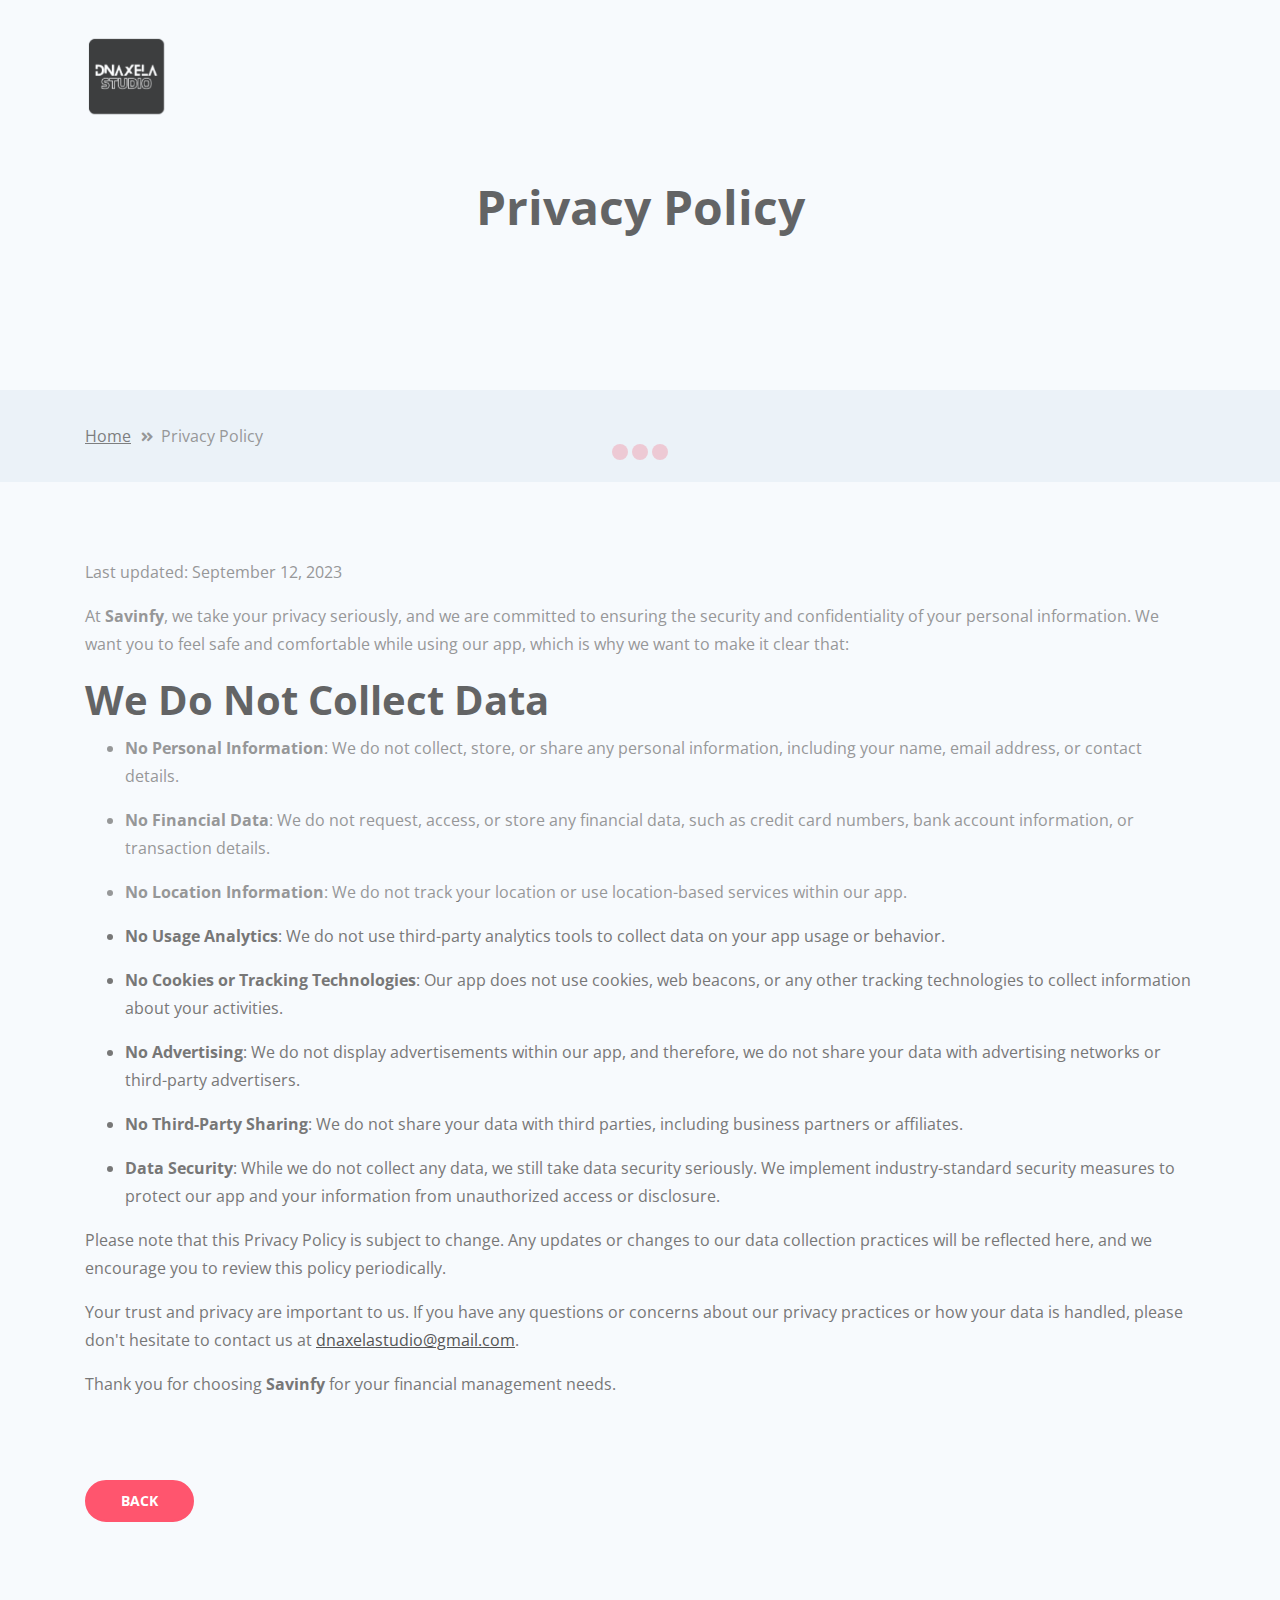
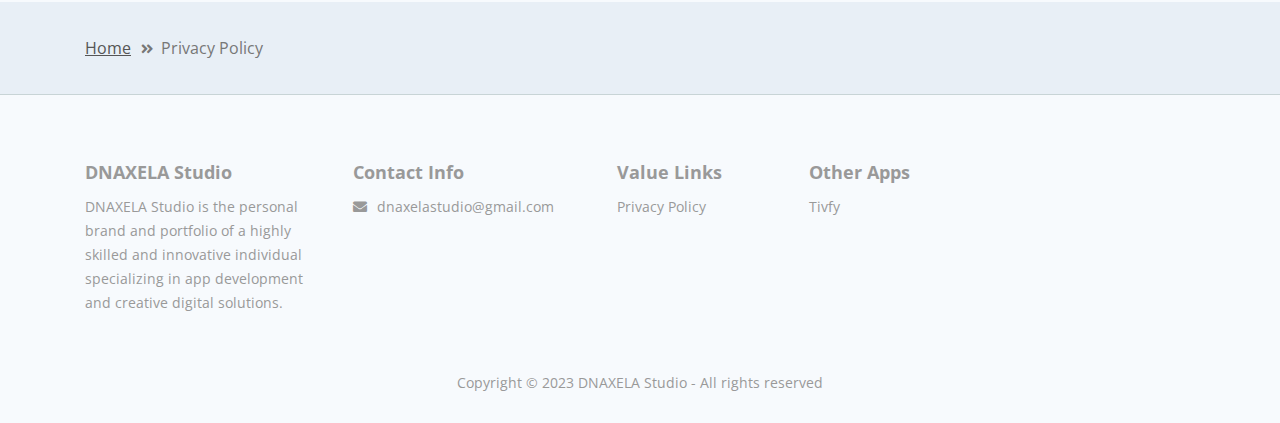
==== commit 96a47bd8: "add tivfy page, privacy policy tivfy, link to other apps" ====
--- a/privacy-policy.html
+++ b/privacy-policy.html
@@ -178,6 +178,12 @@
                             <li><a href="privacy-policy.html">Privacy Policy</a></li>
                         </ul>
                     </div> <!-- end of footer-col -->
+                    <div class="footer-col fourth">
+                        <h5>Other Apps</h5>
+                        <ul class="list-unstyled li-space-lg p-small">
+                            <li><a href="tivfy.html">Tivfy</a></li>
+                        </ul>
+                    </div> <!-- end of footer-col -->
                 </div> <!-- end of col -->
             </div> <!-- end of row -->
         </div> <!-- end of container -->
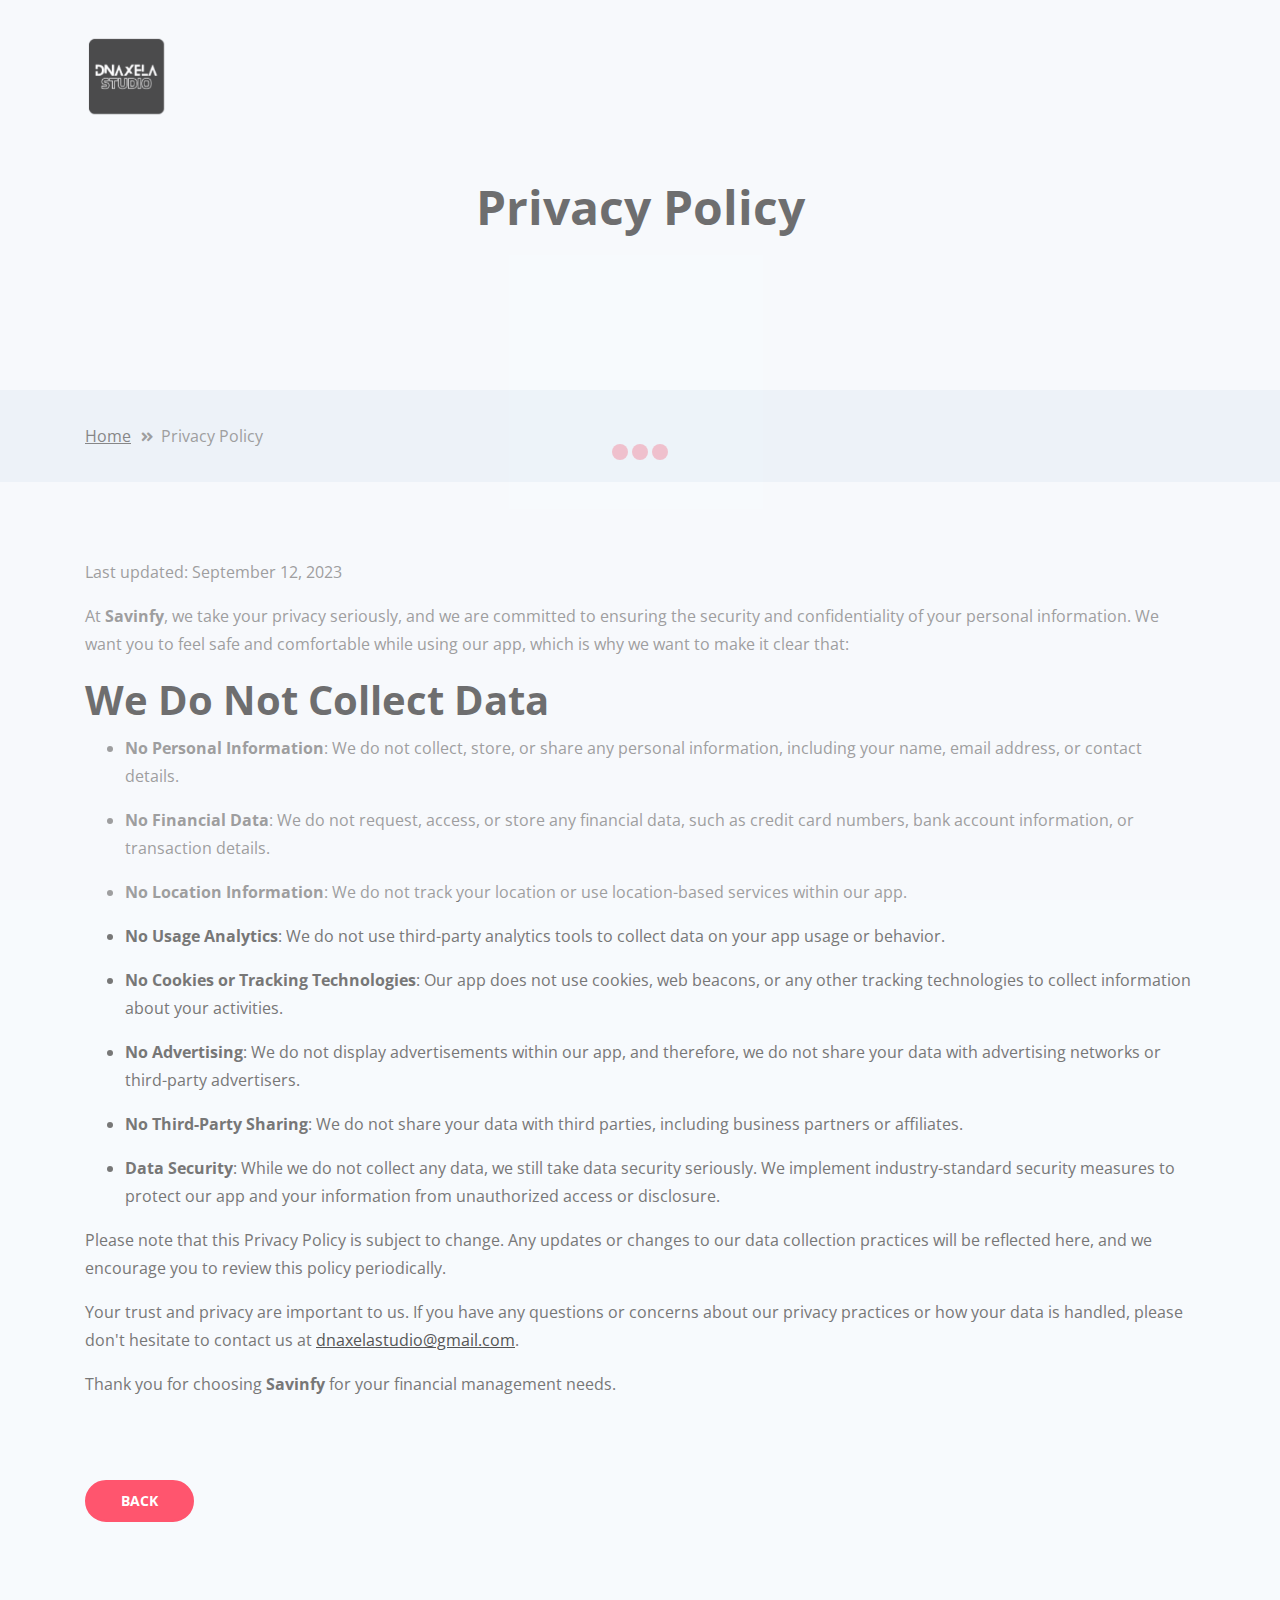
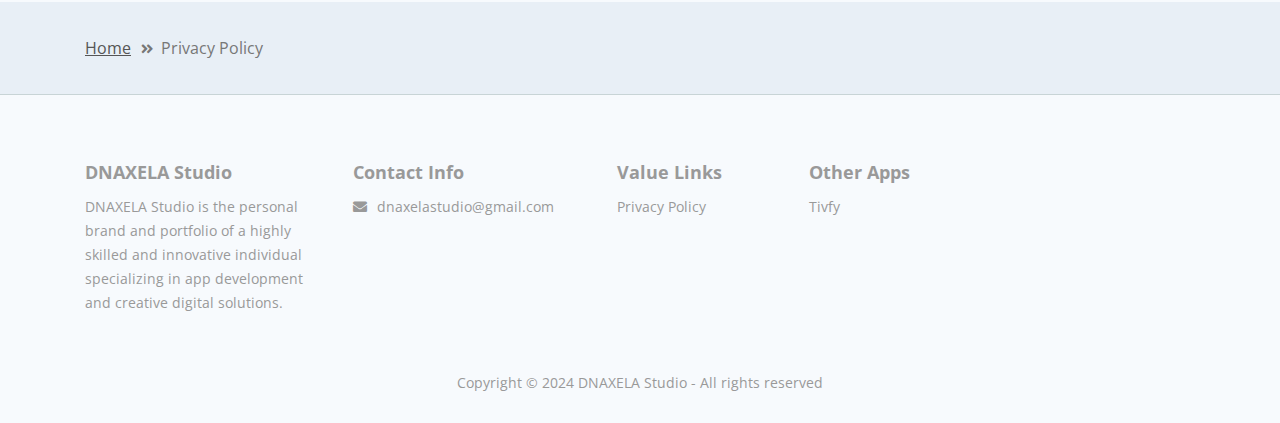
==== commit a442ee39: "change year of copyright" ====
--- a/privacy-policy.html
+++ b/privacy-policy.html
@@ -196,7 +196,7 @@
         <div class="container">
             <div class="row">
                 <div class="col-lg-12">
-                    <p class="p-small">Copyright © 2023 <a href="#">DNAXELA Studio</a> - All rights reserved</p>
+                    <p class="p-small">Copyright © 2024 <a href="#">DNAXELA Studio</a> - All rights reserved</p>
                 </div> <!-- end of col -->
             </div> <!-- enf of row -->
         </div> <!-- end of container -->
